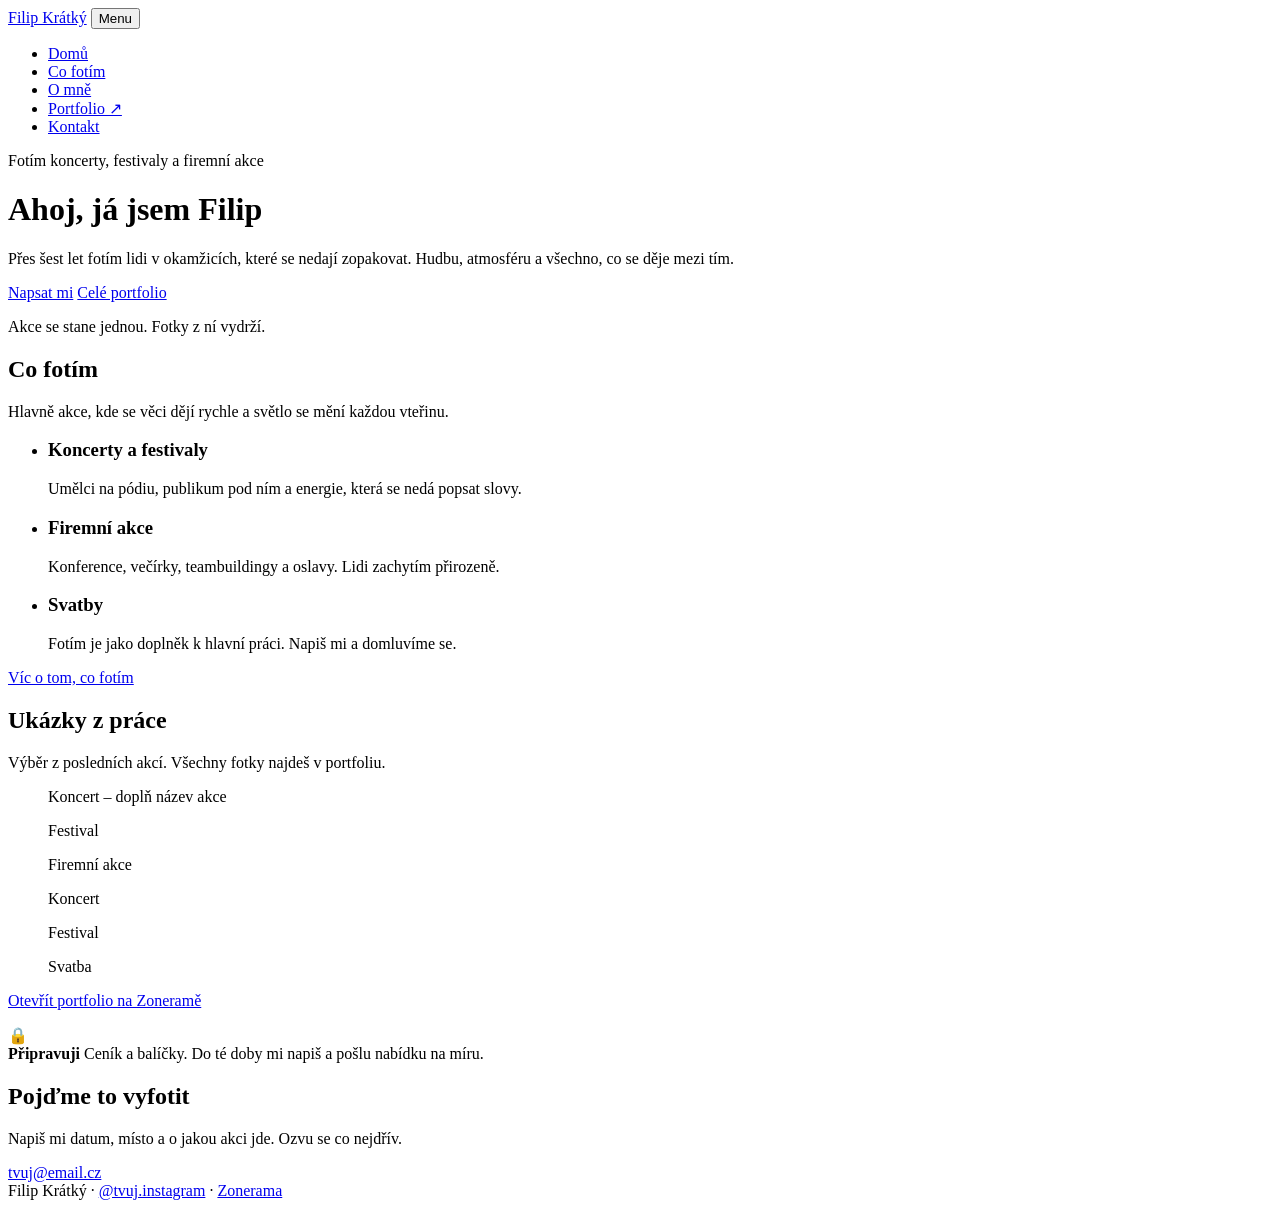
==== index.html @ 7719dd13 "Add files via upload" ====
<!DOCTYPE html>
<html lang="cs">
<head>
<meta charset="utf-8">
<meta name="viewport" content="width=device-width, initial-scale=1">
<title>Filip Krátký – fotograf akcí</title>
<meta name="description" content="Fotím koncerty, festivaly a firemní akce. Přes šest let zkušeností. Svatby jako doplněk.">
<meta property="og:title" content="Filip Krátký – fotograf akcí">
<meta property="og:description" content="Fotím koncerty, festivaly a firemní akce. Přes šest let zkušeností. Svatby jako doplněk.">
<!-- Až budeš mít náhledový obrázek, ulož ho jako og-image.jpg vedle index.html a odkomentuj: -->
<!-- <meta property="og:image" content="og-image.jpg"> -->
<link rel="preconnect" href="https://fonts.googleapis.com">
<link rel="preconnect" href="https://fonts.gstatic.com" crossorigin>
<link href="https://fonts.googleapis.com/css2?family=Bricolage+Grotesque:opsz,wght@12..96,500;12..96,800&family=Figtree:wght@400;500;600&display=swap" rel="stylesheet">
<link rel="stylesheet" href="style.css">
</head>
<body>

<header class="hero">
  <div class="beam a" aria-hidden="true"></div>
  <div class="beam b" aria-hidden="true"></div>

  <div class="wrap">
    <nav aria-label="Hlavní menu">
      <a class="brand" href="index.html">Filip Krátký</a>
      <button class="menu-btn" aria-expanded="false" aria-controls="menu">Menu</button>
      <ul class="menu" id="menu">
        <li><a href="index.html" aria-current="page">Domů</a></li>
        <li><a href="sluzby.html">Co fotím</a></li>
        <li><a href="o-mne.html">O mně</a></li>
        <li><a href="https://www.zonerama.com/filipkratky" target="_blank" rel="noopener">Portfolio ↗</a></li>
        <li><a class="pill" href="kontakt.html">Kontakt</a></li>
      </ul>
    </nav>

    <div class="hero-body">
      <p class="tag">Fotím koncerty, festivaly a firemní akce</p>
      <h1>Ahoj, já jsem Filip</h1>
      <p class="lead">Přes šest let fotím lidi v okamžicích, které se nedají zopakovat. Hudbu, atmosféru a všechno, co se děje mezi tím.</p>
      <div class="cta">
        <a class="btn primary" href="kontakt.html">Napsat mi</a>
        <a class="btn ghost" href="https://www.zonerama.com/filipkratky" target="_blank" rel="noopener">Celé portfolio</a>
      </div>
    </div>
  </div>
</header>

<main>
  <section class="motto">
    <div class="wrap">
      <p>Akce se stane jednou. Fotky z ní vydrží.</p>
    </div>
  </section>

  <section class="what">
    <div class="wrap">
      <h2>Co fotím</h2>
      <p class="sub">Hlavně akce, kde se věci dějí rychle a světlo se mění každou vteřinu.</p>
      <ul>
        <li>
          <h3>Koncerty a festivaly</h3>
          <p>Umělci na pódiu, publikum pod ním a energie, která se nedá popsat slovy.</p>
        </li>
        <li>
          <h3>Firemní akce</h3>
          <p>Konference, večírky, teambuildingy a oslavy. Lidi zachytím přirozeně.</p>
        </li>
        <li class="minor">
          <h3>Svatby</h3>
          <p>Fotím je jako doplněk k hlavní práci. Napiš mi a domluvíme se.</p>
        </li>
      </ul>
      <p class="more"><a class="btn dark" href="sluzby.html">Víc o tom, co fotím</a></p>
    </div>
  </section>

  <section class="work">
    <div class="wrap">
      <h2>Ukázky z práce</h2>
      <p class="sub">Výběr z posledních akcí. Všechny fotky najdeš v portfoliu.</p>

      <!--
        JAK VLOŽIT SVOJE FOTKY:
        1) Vytvoř ve složce s webem složku "img".
        2) Nahraj do ní fotky pojmenované foto-1.jpg až foto-6.jpg (bez diakritiky, bez mezer).
        3) Přepiš popisky (figcaption) a alt texty.
        Dokud fotka chybí, zobrazí se tmavá plocha.
      -->
      <div class="grid">
        <figure class="tile t1">
          <img src="img/foto-1.jpg" alt="Koncert – doplň popis" loading="lazy" onerror="this.remove()">
          <figcaption>Koncert – doplň název akce</figcaption>
        </figure>
        <figure class="tile t2">
          <img src="img/foto-2.jpg" alt="Festival – doplň popis" loading="lazy" onerror="this.remove()">
          <figcaption>Festival</figcaption>
        </figure>
        <figure class="tile t3">
          <img src="img/foto-3.jpg" alt="Firemní akce – doplň popis" loading="lazy" onerror="this.remove()">
          <figcaption>Firemní akce</figcaption>
        </figure>
        <figure class="tile t4">
          <img src="img/foto-4.jpg" alt="Koncert – doplň popis" loading="lazy" onerror="this.remove()">
          <figcaption>Koncert</figcaption>
        </figure>
        <figure class="tile t5">
          <img src="img/foto-5.jpg" alt="Festival – doplň popis" loading="lazy" onerror="this.remove()">
          <figcaption>Festival</figcaption>
        </figure>
        <figure class="tile t6">
          <img src="img/foto-6.jpg" alt="Svatba – doplň popis" loading="lazy" onerror="this.remove()">
          <figcaption>Svatba</figcaption>
        </figure>
      </div>

      <p class="more"><a class="btn dark" href="https://www.zonerama.com/filipkratky" target="_blank" rel="noopener">Otevřít portfolio na Zoneramě</a></p>

      <div class="soon">
        <span class="lock" aria-hidden="true">🔒</span>
        <div>
          <strong>Připravuji</strong>
          Ceník a balíčky. Do té doby mi napiš a pošlu nabídku na míru.
        </div>
      </div>
    </div>
  </section>
</main>

<section class="contact">
  <div class="wrap">
    <h2>Pojďme to vyfotit</h2>
    <p>Napiš mi datum, místo a o jakou akci jde. Ozvu se co nejdřív.</p>
    <!-- TODO: změň na svůj e-mail -->
    <a class="mail" href="mailto:tvuj@email.cz">tvuj@email.cz</a>
  </div>
</section>

<footer>
  <div class="wrap">
    Filip Krátký · <a href="https://instagram.com/tvuj.instagram">@tvuj.instagram</a> · <a href="https://www.zonerama.com/filipkratky" target="_blank" rel="noopener">Zonerama</a>
  </div>
</footer>

<script src="script.js"></script>
</body>
</html>
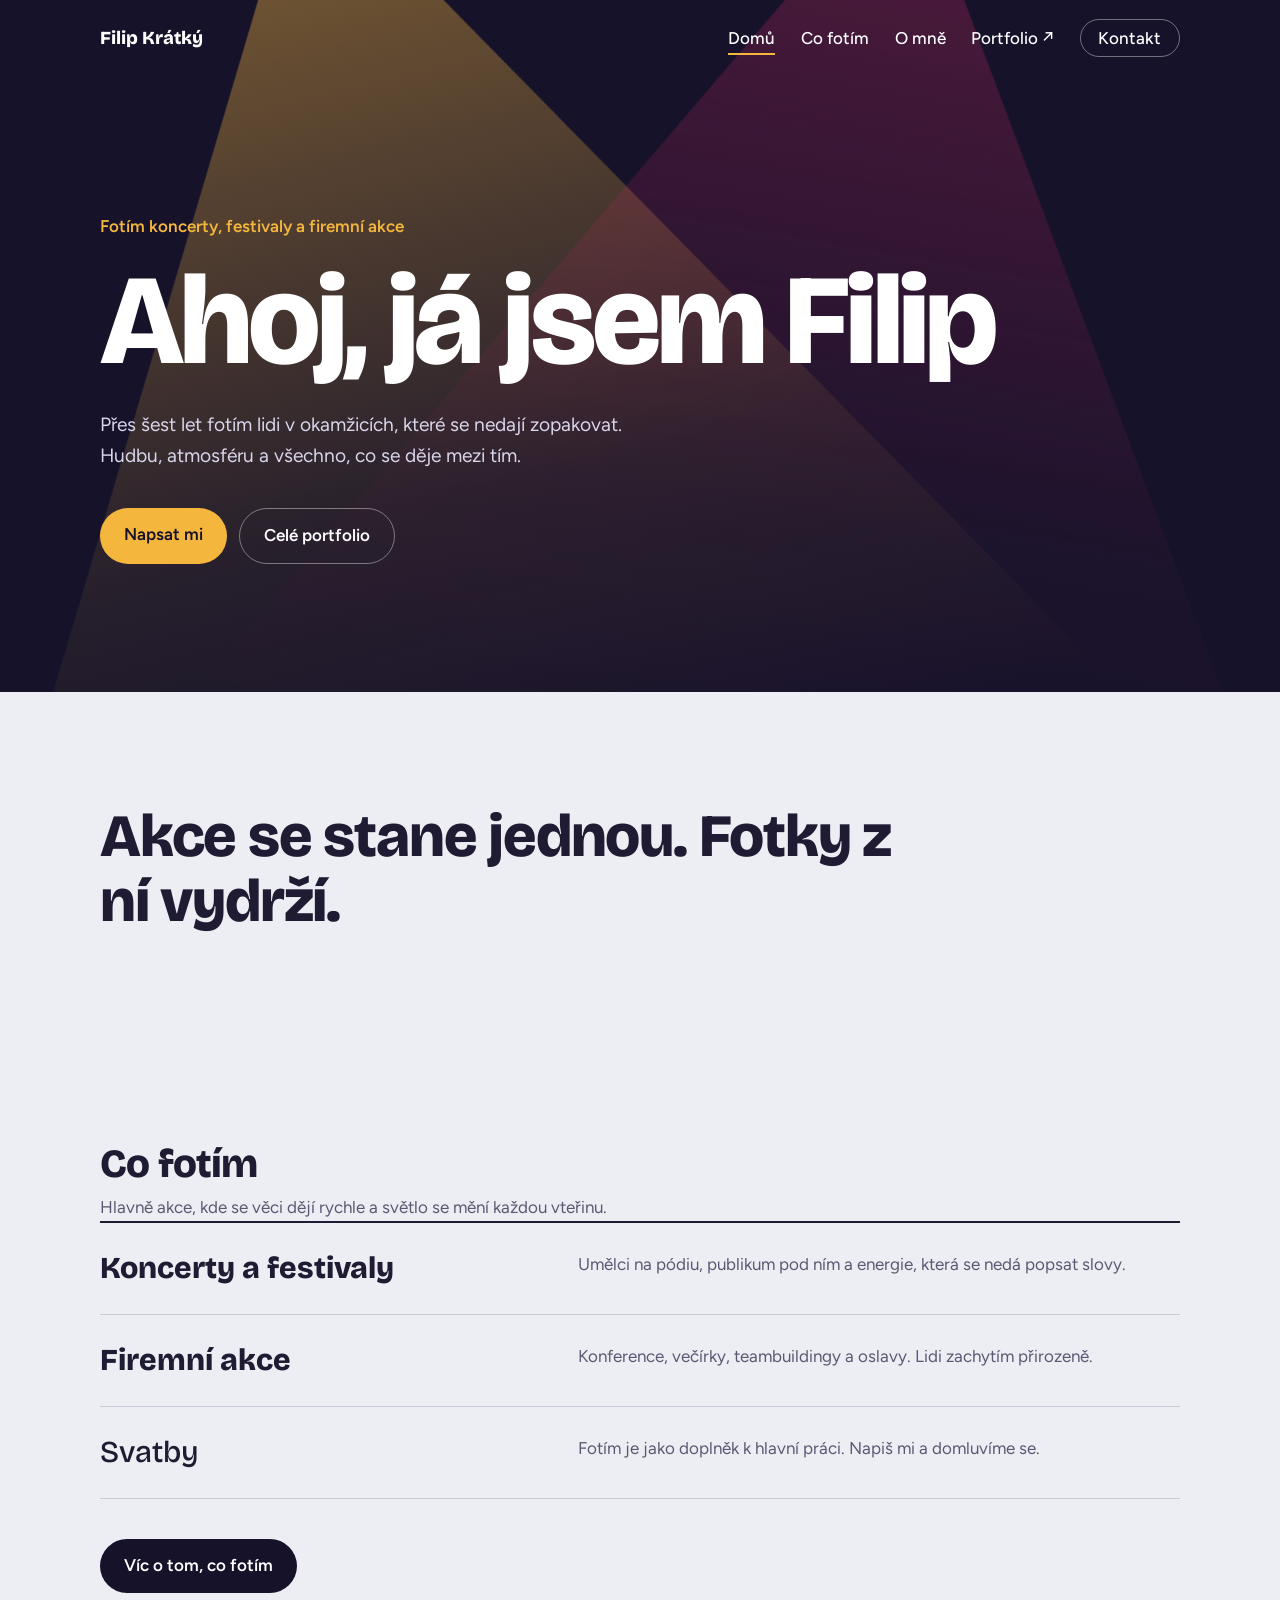
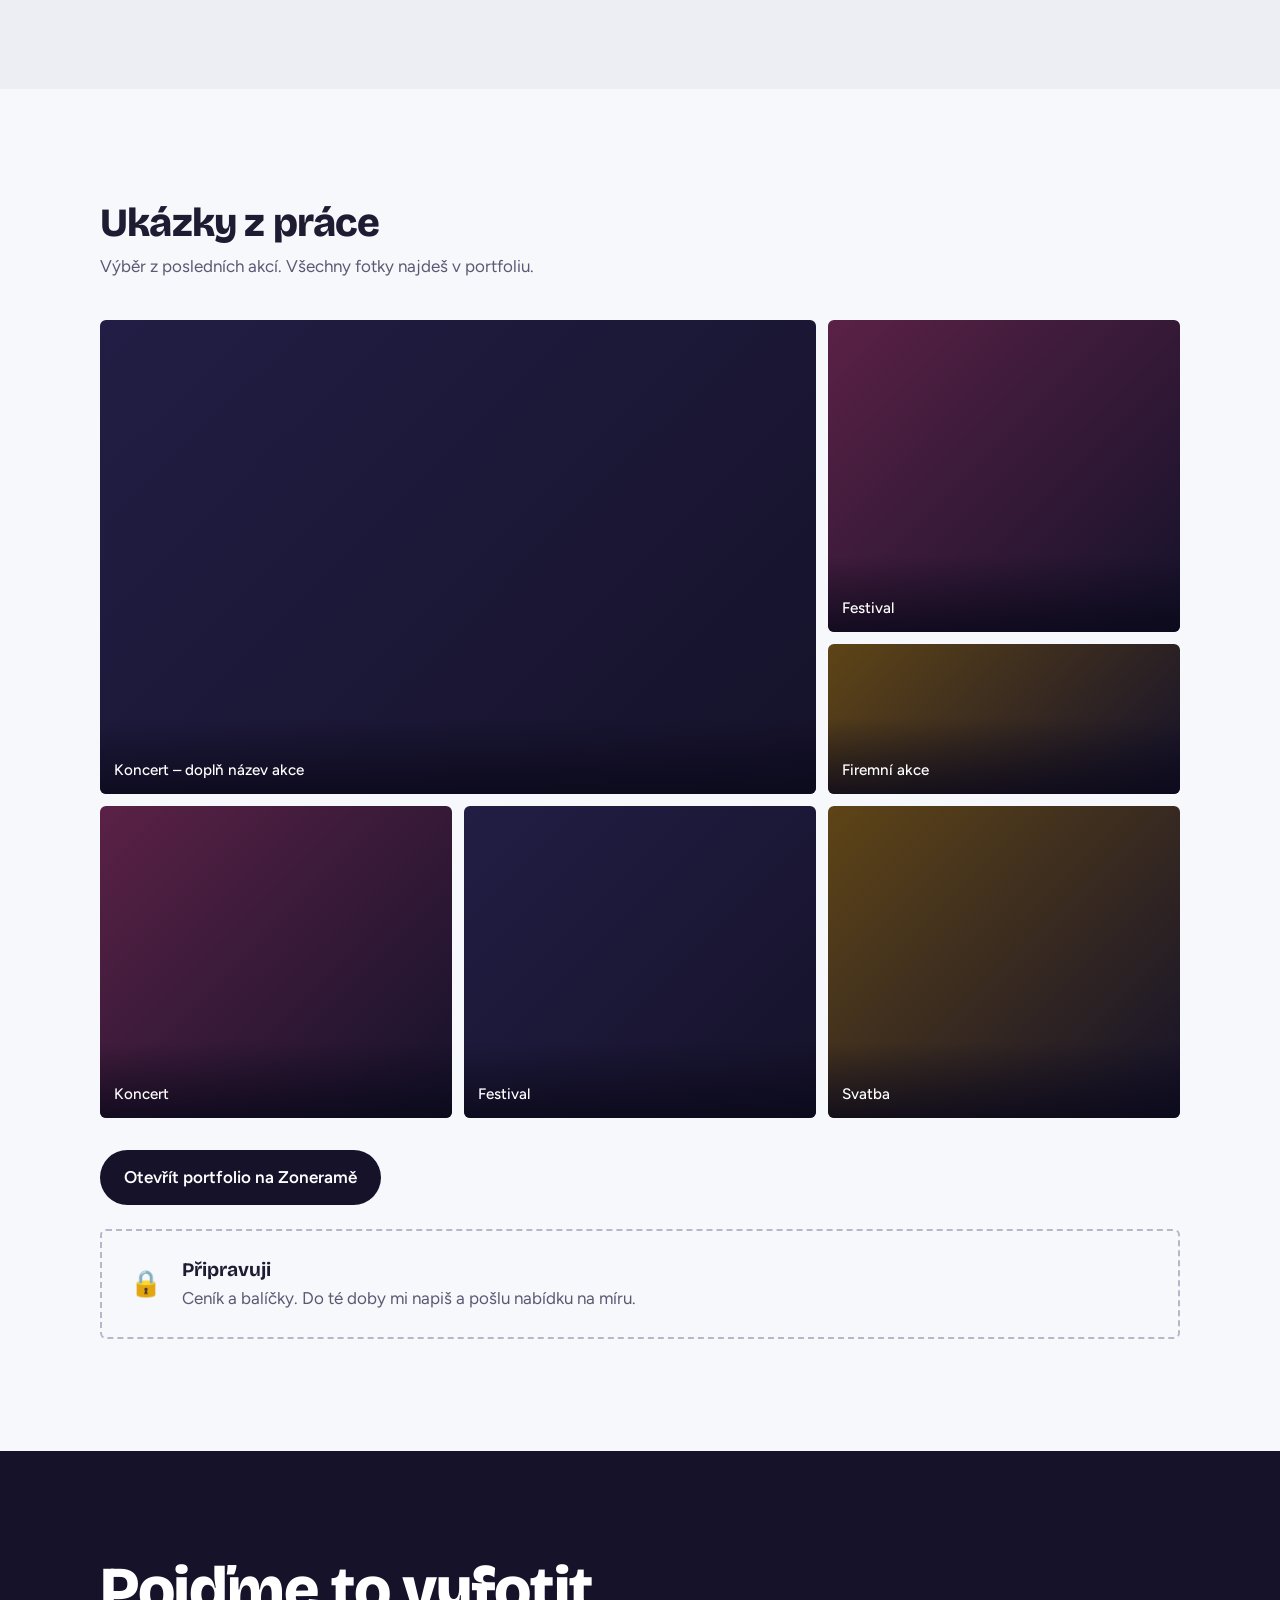
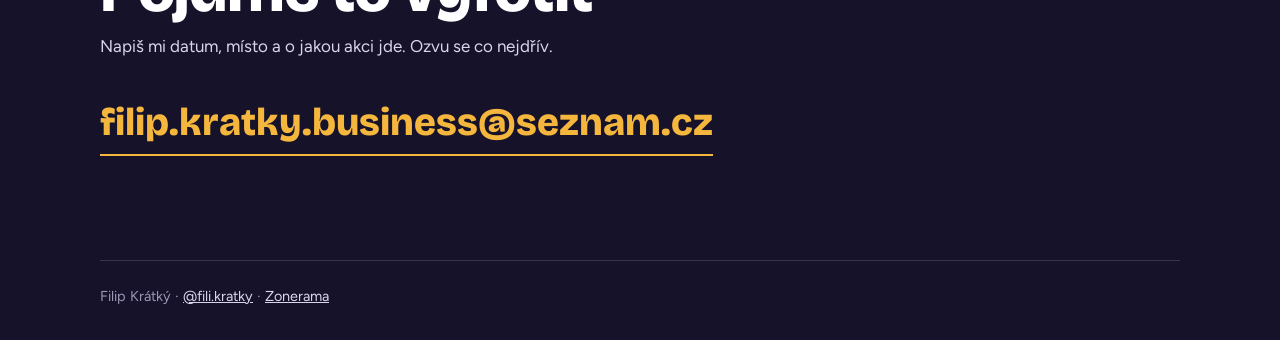
==== commit e85a29ef: "Update email and Instagram link in index.html" ====
--- a/index.html
+++ b/index.html
@@ -131,13 +131,13 @@
     <h2>Pojďme to vyfotit</h2>
     <p>Napiš mi datum, místo a o jakou akci jde. Ozvu se co nejdřív.</p>
     <!-- TODO: změň na svůj e-mail -->
-    <a class="mail" href="mailto:tvuj@email.cz">tvuj@email.cz</a>
+    <a class="mail" href="mailto:filip.kratky.business@seznam.cz">filip.kratky.business@seznam.cz</a>
   </div>
 </section>
 
 <footer>
   <div class="wrap">
-    Filip Krátký · <a href="https://instagram.com/tvuj.instagram">@tvuj.instagram</a> · <a href="https://www.zonerama.com/filipkratky" target="_blank" rel="noopener">Zonerama</a>
+    Filip Krátký · <a href="https://instagram.com/fili.kratky">@fili.kratky</a> · <a href="https://www.zonerama.com/filipkratky" target="_blank" rel="noopener">Zonerama</a>
   </div>
 </footer>
 
--- a/style.css
+++ b/style.css
@@ -0,0 +1,301 @@
+:root {
+  --night: #15122a;
+  --night-soft: #221d44;
+  --fog: #eceef3;
+  --paper: #f7f8fb;
+  --ink: #1e1b33;
+  --muted: #5b5873;
+  --amber: #f5b63e;
+  --gel: #c4285f;
+  --display: "Bricolage Grotesque", "Arial Black", system-ui, sans-serif;
+  --body: "Figtree", system-ui, -apple-system, "Segoe UI", sans-serif;
+}
+
+*, *::before, *::after { box-sizing: border-box; }
+html { scroll-behavior: smooth; }
+body {
+  margin: 0;
+  background: var(--fog);
+  color: var(--ink);
+  font-family: var(--body);
+  font-size: 1.0625rem;
+  line-height: 1.6;
+}
+a { color: inherit; }
+:focus-visible { outline: 3px solid var(--gel); outline-offset: 3px; border-radius: 4px; }
+
+.wrap { width: min(1080px, 100% - 2.5rem); margin-inline: auto; }
+
+/* ---------- Hlavička a menu ---------- */
+.hero {
+  position: relative;
+  background: var(--night);
+  color: #fff;
+  overflow: hidden;
+  padding-bottom: clamp(4rem, 10vw, 8rem);
+}
+.hero.page { padding-bottom: clamp(3rem, 7vw, 5rem); }
+
+.beam {
+  position: absolute;
+  top: -10%;
+  left: 50%;
+  width: 90%;
+  height: 130%;
+  transform-origin: 50% 0;
+  background: linear-gradient(to bottom, rgba(245,182,62,.42), rgba(245,182,62,.08) 65%, transparent);
+  clip-path: polygon(46% 0, 54% 0, 100% 100%, 0 100%);
+  pointer-events: none;
+}
+.beam.a { margin-left: -70%; transform: rotate(-14deg); animation: sweep-a 4.5s ease-out both; }
+.beam.b {
+  margin-left: -25%;
+  transform: rotate(10deg);
+  opacity: .7;
+  background: linear-gradient(to bottom, rgba(196,40,95,.45), rgba(196,40,95,.06) 65%, transparent);
+  animation: sweep-b 4.5s ease-out both;
+}
+@keyframes sweep-a { from { transform: rotate(-40deg); opacity: 0; } to { transform: rotate(-14deg); opacity: 1; } }
+@keyframes sweep-b { from { transform: rotate(35deg); opacity: 0; } to { transform: rotate(10deg); opacity: .7; } }
+
+nav {
+  position: relative;
+  z-index: 3;
+  display: flex;
+  justify-content: space-between;
+  align-items: center;
+  padding-block: 1.5rem;
+  font-weight: 500;
+}
+nav .brand { text-decoration: none; font-family: var(--display); font-weight: 800; font-size: 1.15rem; }
+
+.menu { display: flex; align-items: center; gap: 1.6rem; list-style: none; margin: 0; padding: 0; }
+.menu a {
+  text-decoration: none;
+  padding: .3rem 0;
+  border-bottom: 2px solid transparent;
+}
+.menu a:hover,
+.menu a[aria-current="page"] { border-bottom-color: var(--amber); }
+.menu a.pill {
+  padding: .5rem 1.1rem;
+  border: 1px solid rgba(255,255,255,.4);
+  border-radius: 999px;
+}
+.menu a.pill:hover { background: rgba(255,255,255,.1); }
+.menu a.pill[aria-current="page"] { background: var(--amber); color: var(--night); border-color: var(--amber); }
+
+.menu-btn {
+  display: none;
+  background: none;
+  border: 1px solid rgba(255,255,255,.4);
+  color: #fff;
+  border-radius: 999px;
+  padding: .45rem 1rem;
+  font: inherit;
+  font-weight: 500;
+  cursor: pointer;
+}
+
+/* ---------- Hero obsah ---------- */
+.hero-body { position: relative; z-index: 2; padding-top: clamp(3.5rem, 11vw, 8.5rem); }
+.hero.page .hero-body { padding-top: clamp(2rem, 6vw, 4rem); }
+.hero .tag { margin: 0 0 1.25rem; color: var(--amber); font-weight: 600; }
+h1 {
+  margin: 0;
+  font-family: var(--display);
+  font-weight: 800;
+  font-size: clamp(3.25rem, 11vw, 8rem);
+  line-height: .95;
+  letter-spacing: -.03em;
+}
+.hero.page h1 { font-size: clamp(2.5rem, 8vw, 5rem); }
+.hero .lead { max-width: 34rem; margin: 1.75rem 0 0; font-size: 1.2rem; color: #d9d6ec; }
+.cta { display: flex; flex-wrap: wrap; gap: .75rem; margin-top: 2.25rem; }
+.btn {
+  display: inline-block;
+  padding: .85rem 1.5rem;
+  border-radius: 999px;
+  font-weight: 600;
+  text-decoration: none;
+}
+.btn.primary { background: var(--amber); color: var(--night); }
+.btn.primary:hover { background: #ffc85c; }
+.btn.ghost { border: 1px solid rgba(255,255,255,.4); color: #fff; }
+.btn.ghost:hover { background: rgba(255,255,255,.1); }
+.btn.dark { background: var(--night); color: #fff; }
+.btn.dark:hover { background: var(--night-soft); }
+
+/* ---------- Motto ---------- */
+.motto { padding-block: clamp(4rem, 9vw, 7rem); }
+.motto p {
+  margin: 0;
+  max-width: 22ch;
+  font-family: var(--display);
+  font-weight: 800;
+  font-size: clamp(2rem, 5.5vw, 3.75rem);
+  line-height: 1.08;
+  letter-spacing: -.02em;
+}
+
+/* ---------- Sekce ---------- */
+section { scroll-margin-top: 1rem; }
+h2 {
+  margin: 0 0 .5rem;
+  font-family: var(--display);
+  font-weight: 800;
+  font-size: clamp(1.75rem, 4vw, 2.5rem);
+  letter-spacing: -.02em;
+  line-height: 1.1;
+}
+.sub { margin: 0 0 2.5rem; color: var(--muted); max-width: 40rem; }
+
+/* ---------- Co fotím ---------- */
+.what { padding-block: clamp(3rem, 8vw, 6rem); }
+.what ul { list-style: none; margin: 0; padding: 0; border-top: 2px solid var(--ink); }
+.what li {
+  display: grid;
+  grid-template-columns: minmax(0, 1fr) minmax(0, 1.4fr);
+  gap: 1rem 3rem;
+  padding: 1.75rem 0;
+  border-bottom: 1px solid #c9ccd8;
+}
+.what h3 {
+  margin: 0;
+  font-family: var(--display);
+  font-weight: 800;
+  font-size: clamp(1.4rem, 3vw, 1.9rem);
+  line-height: 1.15;
+}
+.what p { margin: 0; color: var(--muted); }
+.what li.minor h3 { font-weight: 500; }
+.what .more { margin-top: 2.5rem; }
+
+/* ---------- Ukázky ---------- */
+.work { background: var(--paper); padding-block: clamp(4rem, 9vw, 7rem); }
+.grid {
+  display: grid;
+  grid-template-columns: repeat(6, 1fr);
+  grid-auto-rows: 150px;
+  gap: .75rem;
+}
+.tile {
+  position: relative;
+  overflow: hidden;
+  margin: 0;
+  border-radius: 6px;
+  background: linear-gradient(135deg, var(--night-soft), var(--night));
+  color: #fff;
+}
+.tile:nth-child(2n) { background: linear-gradient(135deg, #5a2146, var(--night)); }
+.tile:nth-child(3n) { background: linear-gradient(135deg, #5e4416, var(--night)); }
+.tile img { position: absolute; inset: 0; width: 100%; height: 100%; object-fit: cover; }
+.tile figcaption {
+  position: absolute;
+  inset: auto 0 0 0;
+  padding: 2.5rem .9rem .75rem;
+  font-size: .95rem;
+  font-weight: 500;
+  background: linear-gradient(to top, rgba(10,8,25,.8), transparent);
+}
+.t1 { grid-column: span 4; grid-row: span 3; }
+.t2 { grid-column: span 2; grid-row: span 2; }
+.t3 { grid-column: span 2; grid-row: span 1; }
+.t4, .t5, .t6 { grid-column: span 2; grid-row: span 2; }
+
+.work .more { margin-top: 2rem; }
+
+.soon {
+  margin-top: 1.5rem;
+  padding: 1.5rem 1.75rem;
+  border: 2px dashed #b5b8c8;
+  border-radius: 6px;
+  display: flex;
+  gap: 1.25rem;
+  align-items: center;
+  color: var(--muted);
+}
+.soon strong { color: var(--ink); font-family: var(--display); font-size: 1.2rem; display: block; }
+.soon .lock { font-size: 1.6rem; }
+
+/* ---------- O mně ---------- */
+.about { padding-block: clamp(3rem, 8vw, 6rem); }
+.about-grid { display: grid; grid-template-columns: 1.2fr 1fr; gap: 3rem; align-items: start; }
+.about p { margin: 0 0 1rem; max-width: 36rem; }
+.facts { list-style: none; margin: 0; padding: 0; display: grid; gap: 1.5rem; }
+.facts li { padding-left: 1.1rem; border-left: 4px solid var(--amber); }
+.facts strong { display: block; font-family: var(--display); font-size: 1.25rem; line-height: 1.2; }
+.facts span { color: var(--muted); }
+
+/* ---------- Kontakt ---------- */
+.contact { background: var(--night); color: #fff; padding-block: clamp(4rem, 9vw, 6.5rem); }
+.contact h2 { font-size: clamp(2rem, 6vw, 4rem); }
+.contact p { color: #d9d6ec; max-width: 32rem; margin: 0 0 2rem; }
+.contact .mail {
+  display: inline-block;
+  font-family: var(--display);
+  font-weight: 800;
+  font-size: clamp(1.4rem, 4vw, 2.4rem);
+  color: var(--amber);
+  text-decoration: none;
+  border-bottom: 2px solid currentColor;
+}
+.contact .mail:hover { color: #ffc85c; }
+.contact .links { margin-top: 1.5rem; }
+.contact .links a { color: #fff; }
+
+.contact-page { padding-block: clamp(3rem, 8vw, 6rem); }
+.contact-page .mail {
+  display: inline-block;
+  font-family: var(--display);
+  font-weight: 800;
+  font-size: clamp(1.4rem, 4vw, 2.4rem);
+  text-decoration: none;
+  border-bottom: 3px solid var(--amber);
+}
+.contact-page .mail:hover { border-bottom-color: var(--gel); }
+.contact-list { list-style: none; margin: 2.5rem 0 0; padding: 0; border-top: 2px solid var(--ink); max-width: 36rem; }
+.contact-list li { padding: 1rem 0; border-bottom: 1px solid #c9ccd8; display: flex; justify-content: space-between; gap: 1rem; flex-wrap: wrap; }
+.contact-list span { color: var(--muted); }
+
+footer { background: var(--night); color: #9a97b5; padding: 0 0 2rem; font-size: .9rem; }
+footer .wrap { border-top: 1px solid rgba(255,255,255,.15); padding-top: 1.5rem; }
+footer a { color: #d9d6ec; }
+.page-end { background: var(--night); height: 0; }
+
+/* ---------- Mobil ---------- */
+@media (max-width: 760px) {
+  .menu-btn { display: inline-block; }
+  .menu {
+    display: none;
+    position: absolute;
+    top: 100%;
+    left: 0;
+    right: 0;
+    flex-direction: column;
+    align-items: stretch;
+    gap: 0;
+    background: var(--night-soft);
+    border-radius: 8px;
+    padding: .5rem 1.25rem;
+    box-shadow: 0 12px 30px rgba(0,0,0,.35);
+  }
+  .menu.open { display: flex; }
+  .menu li { border-bottom: 1px solid rgba(255,255,255,.12); }
+  .menu li:last-child { border-bottom: 0; }
+  .menu a { display: block; padding: .9rem 0; border-bottom: 0 !important; }
+  .menu a[aria-current="page"] { color: var(--amber); }
+  .menu a.pill { border: 0; border-radius: 0; padding: .9rem 0; background: none !important; }
+
+  .what li { grid-template-columns: 1fr; gap: .5rem; }
+  .about-grid { grid-template-columns: 1fr; gap: 2.5rem; }
+  .grid { grid-template-columns: repeat(2, 1fr); grid-auto-rows: 170px; }
+  .t1 { grid-column: span 2; grid-row: span 2; }
+  .t2, .t3, .t4, .t5, .t6 { grid-column: span 1; grid-row: span 1; }
+}
+
+@media (prefers-reduced-motion: reduce) {
+  html { scroll-behavior: auto; }
+  .beam.a { animation: none; transform: rotate(-14deg); }
+  .beam.b { animation: none; transform: rotate(10deg); opacity: .7; }
+}
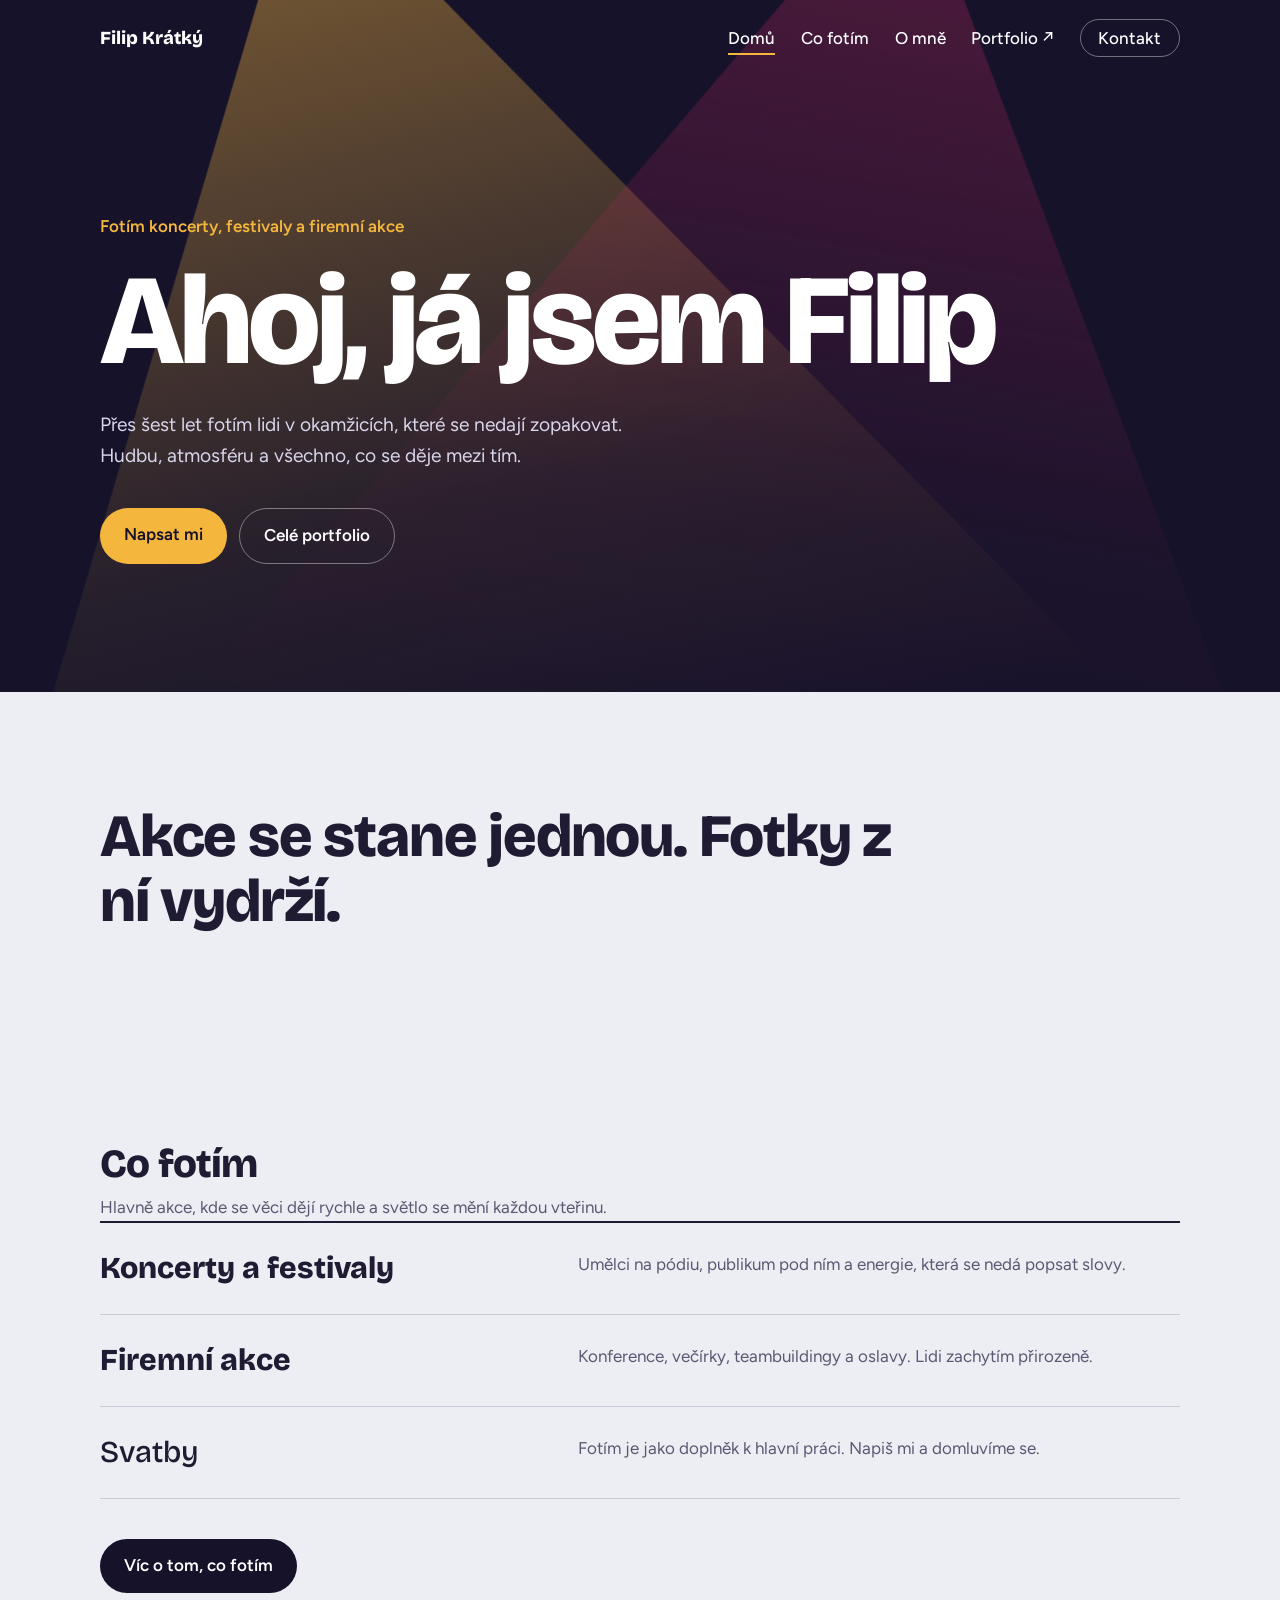
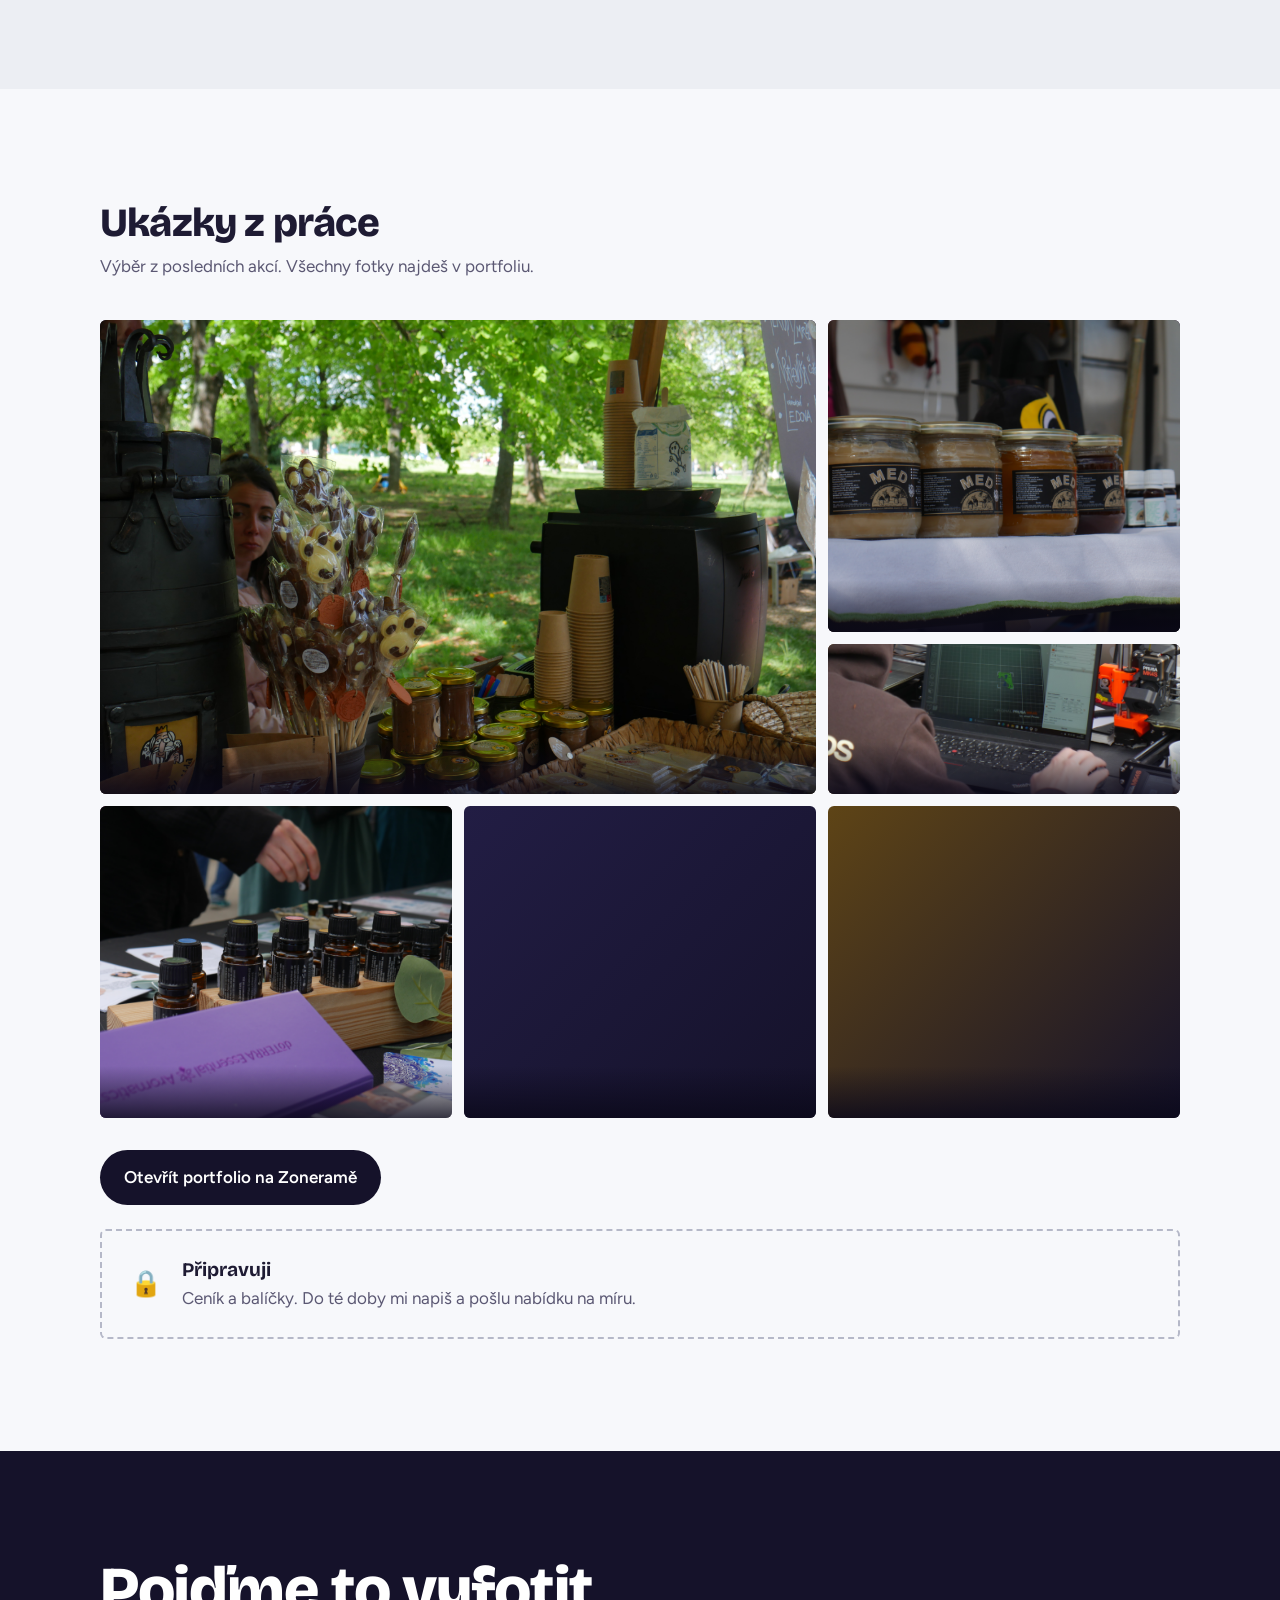
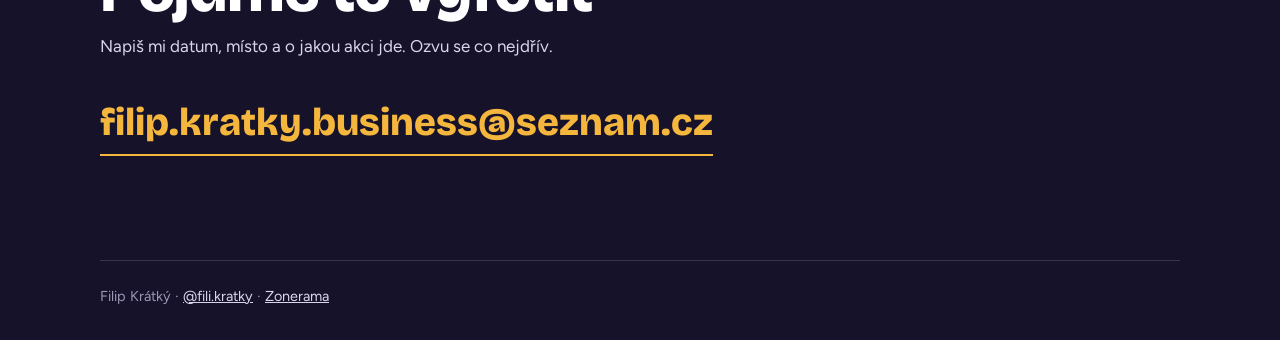
==== commit 66faab5e: "Clear figcaption text for event images Removed event names from figcaptions in image tiles." ====
--- a/index.html
+++ b/index.html
@@ -89,27 +89,27 @@
       <div class="grid">
         <figure class="tile t1">
           <img src="img/foto-1.jpg" alt="Koncert – doplň popis" loading="lazy" onerror="this.remove()">
-          <figcaption>Koncert – doplň název akce</figcaption>
+          <figcaption></figcaption>
         </figure>
         <figure class="tile t2">
           <img src="img/foto-2.jpg" alt="Festival – doplň popis" loading="lazy" onerror="this.remove()">
-          <figcaption>Festival</figcaption>
+          <figcaption></figcaption>
         </figure>
         <figure class="tile t3">
           <img src="img/foto-3.jpg" alt="Firemní akce – doplň popis" loading="lazy" onerror="this.remove()">
-          <figcaption>Firemní akce</figcaption>
+          <figcaption></figcaption>
         </figure>
         <figure class="tile t4">
           <img src="img/foto-4.jpg" alt="Koncert – doplň popis" loading="lazy" onerror="this.remove()">
-          <figcaption>Koncert</figcaption>
+          <figcaption></figcaption>
         </figure>
         <figure class="tile t5">
           <img src="img/foto-5.jpg" alt="Festival – doplň popis" loading="lazy" onerror="this.remove()">
-          <figcaption>Festival</figcaption>
+          <figcaption></figcaption>
         </figure>
         <figure class="tile t6">
           <img src="img/foto-6.jpg" alt="Svatba – doplň popis" loading="lazy" onerror="this.remove()">
-          <figcaption>Svatba</figcaption>
+          <figcaption></figcaption>
         </figure>
       </div>
 
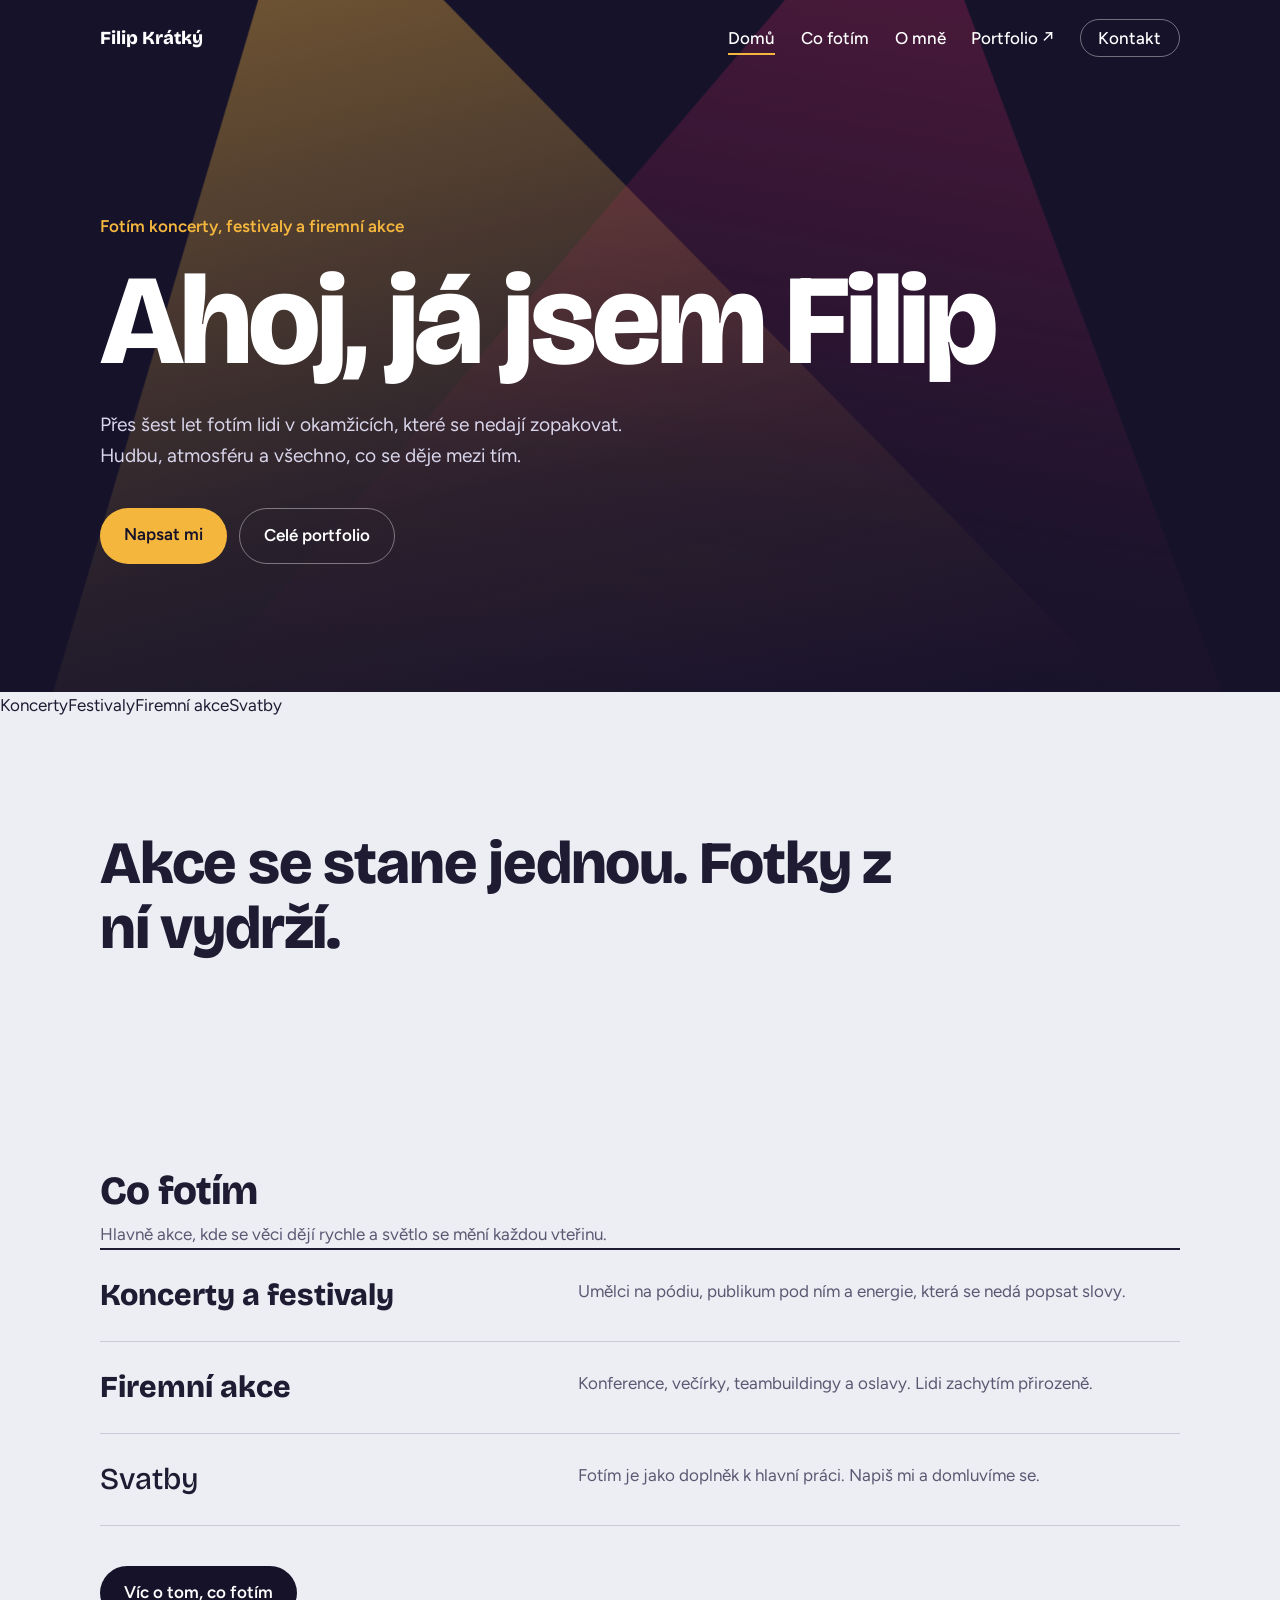
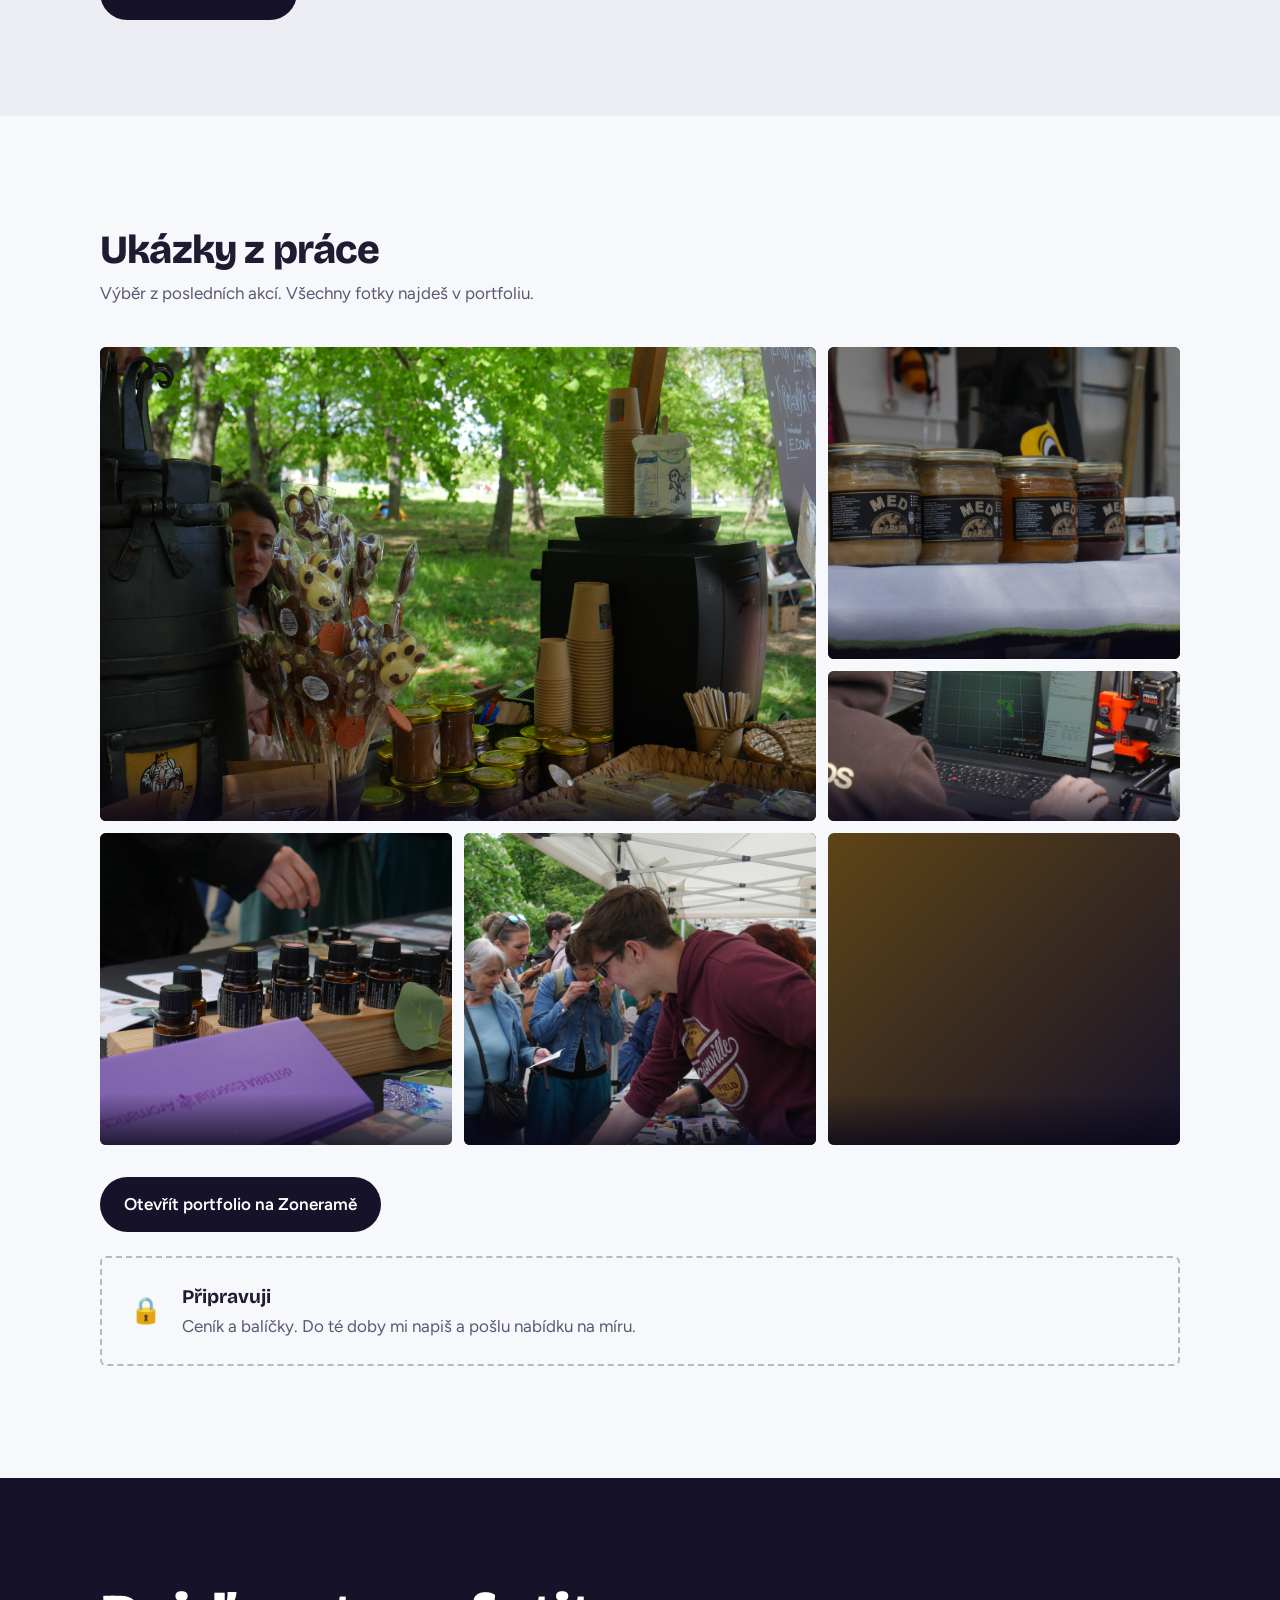
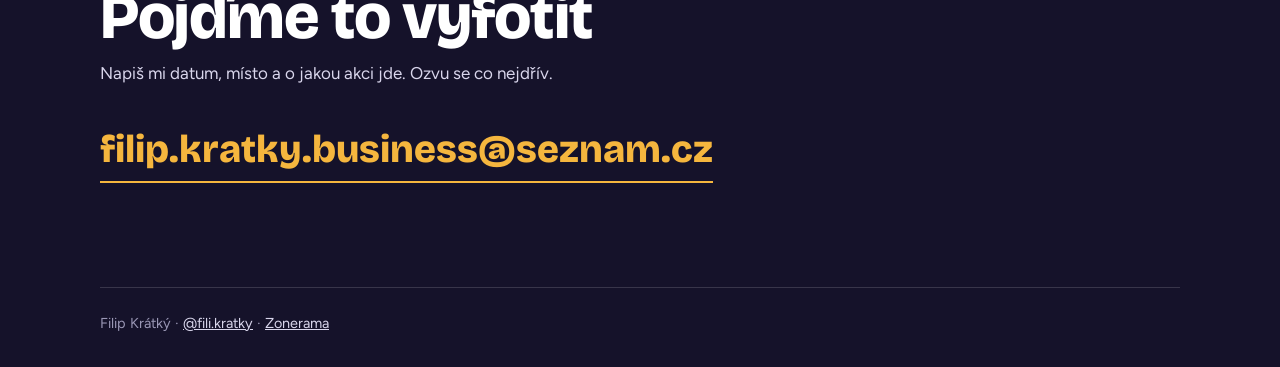
==== commit b98f1af1: "Insert marquee for concert and event categories Add a marquee section with event categories." ====
--- a/index.html
+++ b/index.html
@@ -44,6 +44,12 @@
     </div>
   </div>
 </header>
+
+<div class="marquee" aria-hidden="true">
+  <div class="marquee-track">
+    <div class="marquee-group"><span>Koncerty</span><span>Festivaly</span><span>Firemní akce</span><span>Svatby</span></div>
+  </div>
+</div>
 
 <main>
   <section class="motto">
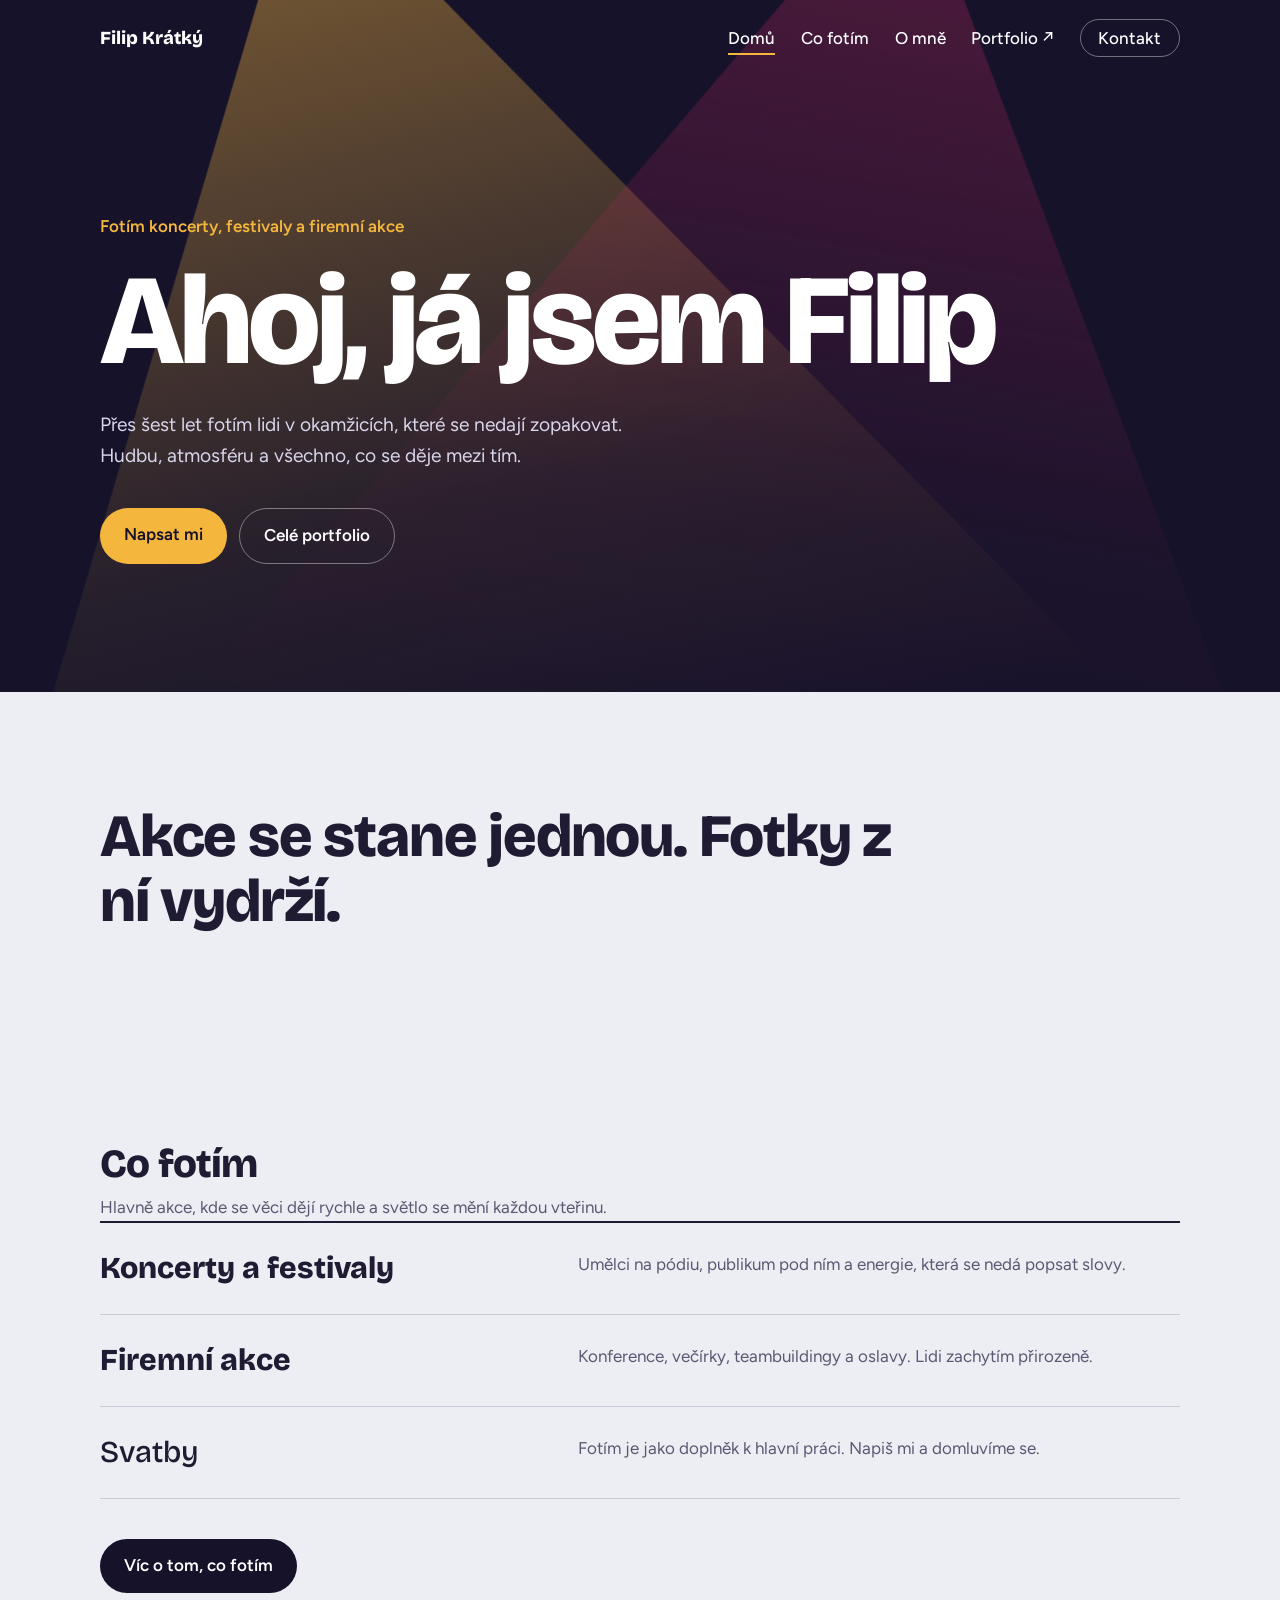
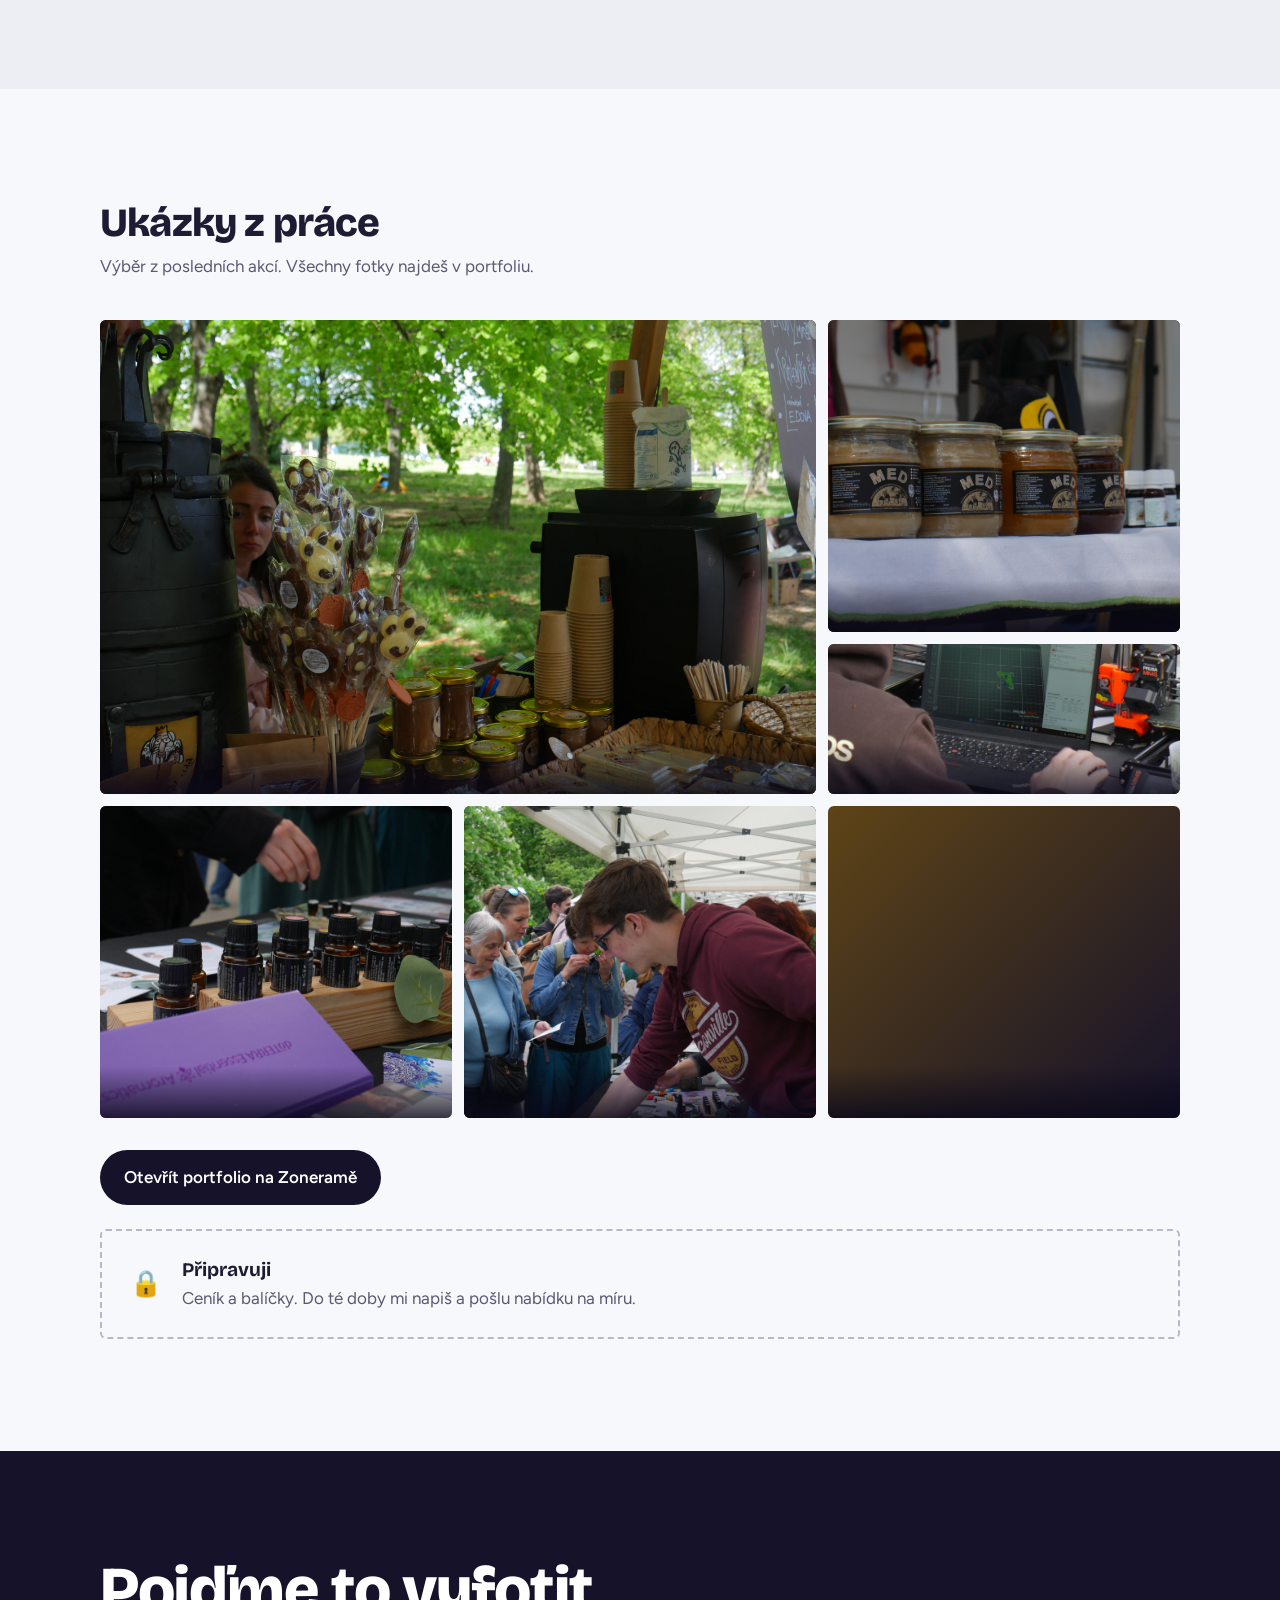
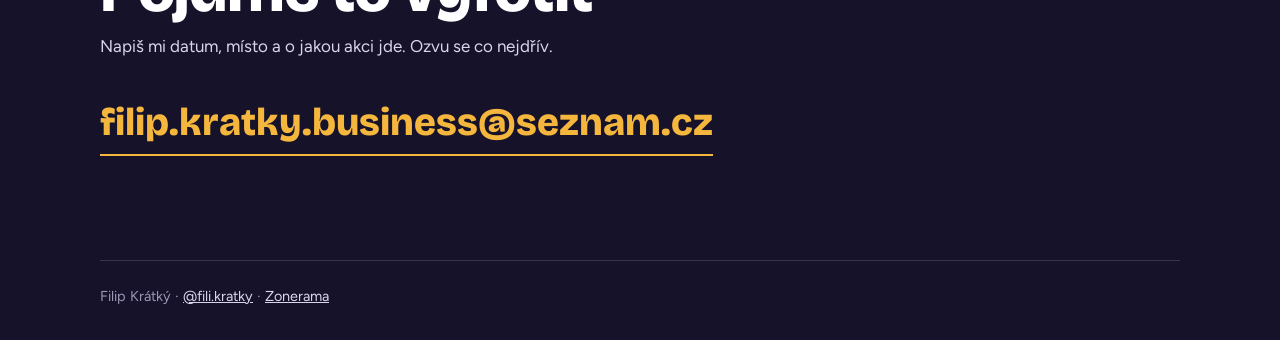
==== commit baa79bce: "Remove marquee for event categories Removed marquee section with event categories." ====
--- a/index.html
+++ b/index.html
@@ -44,12 +44,6 @@
     </div>
   </div>
 </header>
-
-<div class="marquee" aria-hidden="true">
-  <div class="marquee-track">
-    <div class="marquee-group"><span>Koncerty</span><span>Festivaly</span><span>Firemní akce</span><span>Svatby</span></div>
-  </div>
-</div>
 
 <main>
   <section class="motto">
